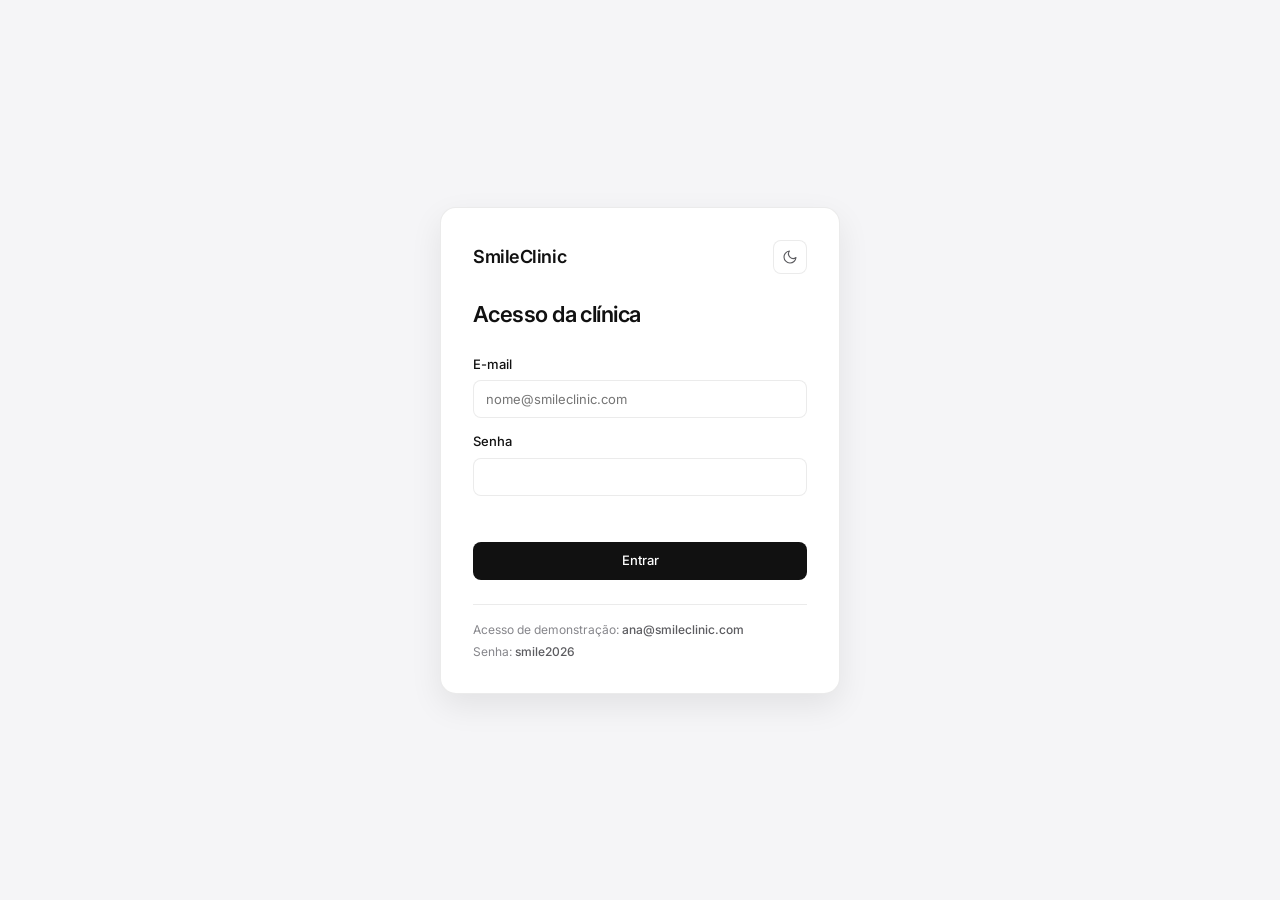
==== Front-End/painel/agenda.html @ 98909515 "feat(frontend): implementa painel interno com modo noturno, agenda, prontuario, financeiro e dashboa" ====
<!DOCTYPE html>
<html lang="pt-BR">
  <head>
    <meta charset="UTF-8" />
    <meta name="viewport" content="width=device-width, initial-scale=1.0" />
    <title>Agenda - SmileClinic</title>
    <script src="theme.js"></script>
    <link rel="preconnect" href="https://fonts.googleapis.com" />
    <link rel="preconnect" href="https://fonts.gstatic.com" crossorigin />
    <link
      href="https://fonts.googleapis.com/css2?family=Inter:wght@400;500;600&display=swap"
      rel="stylesheet"
    />
    <link rel="stylesheet" href="painel.css" />
  </head>
  <body data-pagina="agenda">
    <div class="app-shell">
      <div id="sidebar-slot"></div>

      <main class="conteudo">
        <header class="page-header">
          <div class="page-header-titulo">
            <h1>Agenda da recepção</h1>
          </div>
          <div class="page-acoes">
            <button type="button" id="btn-solicitacoes" class="btn btn-secundario">
              <span>Pré-agendamentos</span>
              <span id="badge-solicitacoes" class="nav-badge oculto">0</span>
            </button>
            <button type="button" id="btn-novo-agendamento" class="btn btn-primario">
              + Novo agendamento
            </button>
          </div>
        </header>

        <section class="barra-filtros" aria-label="Filtros da agenda">
          <div class="controle-data">
            <button
              type="button"
              id="btn-dia-anterior"
              class="icon-btn"
              aria-label="Dia anterior"
            >
              <svg viewBox="0 0 24 24" aria-hidden="true">
                <polyline points="15 18 9 12 15 6" />
              </svg>
            </button>
            <input
              type="date"
              id="filtro-data"
              class="input tabular"
              aria-label="Data da agenda"
            />
            <button
              type="button"
              id="btn-dia-seguinte"
              class="icon-btn"
              aria-label="Próximo dia"
            >
              <svg viewBox="0 0 24 24" aria-hidden="true">
                <polyline points="9 18 15 12 9 6" />
              </svg>
            </button>
            <button type="button" id="btn-hoje" class="btn btn-secundario btn-sm">
              Hoje
            </button>
          </div>

          <select
            id="filtro-dentista"
            class="select"
            aria-label="Filtrar por profissional"
          ></select>

          <select
            id="filtro-status"
            class="select"
            aria-label="Filtrar por status"
          ></select>

          <div class="campo-busca">
            <svg viewBox="0 0 24 24" aria-hidden="true">
              <circle cx="11" cy="11" r="8" />
              <line x1="21" y1="21" x2="16.65" y2="16.65" />
            </svg>
            <input
              type="search"
              id="filtro-busca"
              class="input"
              placeholder="Buscar paciente por nome ou CPF"
              aria-label="Buscar paciente por nome ou CPF"
            />
          </div>
        </section>

        <section class="kpi-grid" aria-label="Resumo do dia">
          <button type="button" class="kpi-card" data-kpi-status="">
            <span id="kpi-total" class="kpi-valor">0</span>
            <span class="kpi-rotulo">Agendamentos do dia</span>
          </button>
          <button type="button" class="kpi-card" data-kpi-status="confirmada">
            <span id="kpi-confirmados" class="kpi-valor">0</span>
            <span class="kpi-rotulo">Confirmados</span>
          </button>
          <button type="button" class="kpi-card" data-kpi-status="na_recepcao">
            <span id="kpi-recepcao" class="kpi-valor">0</span>
            <span class="kpi-rotulo">Na recepção</span>
          </button>
          <button type="button" class="kpi-card" data-kpi-status="em_atendimento">
            <span id="kpi-atendimento" class="kpi-valor">0</span>
            <span class="kpi-rotulo">Em atendimento</span>
          </button>
        </section>

        <section class="card" aria-labelledby="titulo-agendados">
          <div class="card-topo">
            <div>
              <h2 id="titulo-agendados">Pacientes agendados</h2>
              <p id="agenda-data-extenso" class="card-meta"></p>
            </div>
            <div id="seg-visao" class="segmented" role="tablist" aria-label="Modo de visualização">
              <div class="segmented-thumb" aria-hidden="true"></div>
              <button type="button" role="tab" data-visao="lista" aria-selected="true">
                Lista
              </button>
              <button type="button" role="tab" data-visao="dia" aria-selected="false">
                Dia
              </button>
              <button type="button" role="tab" data-visao="semana" aria-selected="false">
                Semana
              </button>
            </div>
          </div>

          <div id="visao-lista">
            <div class="tabela-wrap">
              <table>
                <thead>
                  <tr>
                    <th>Horário</th>
                    <th>Paciente</th>
                    <th>Procedimento</th>
                    <th>Profissional</th>
                    <th>Status</th>
                    <th class="td-acoes">Ações</th>
                  </tr>
                </thead>
                <tbody id="lista-consultas"></tbody>
              </table>
            </div>
            <div id="paginacao-agenda" class="paginacao"></div>
          </div>

          <div id="visao-dia" class="oculto"></div>
          <div id="visao-semana" class="oculto"></div>
        </section>
      </main>
    </div>

    <!-- Modal: Novo Agendamento -->
    <div id="modal-consulta" class="modal-backdrop" aria-hidden="true" role="dialog" aria-modal="true" aria-labelledby="titulo-modal-consulta">
      <div class="modal-sheet">
        <div class="modal-topo">
          <h2 id="titulo-modal-consulta">Novo agendamento</h2>
          <button type="button" class="icon-btn" data-fechar-modal aria-label="Fechar">
            <svg viewBox="0 0 24 24" aria-hidden="true">
              <line x1="18" y1="6" x2="6" y2="18" />
              <line x1="6" y1="6" x2="18" y2="18" />
            </svg>
          </button>
        </div>
        <form id="form-consulta" class="form-grid">
          <div class="campo">
            <label for="c-paciente">Paciente</label>
            <select id="c-paciente" name="paciente_id" class="select" required></select>
          </div>
          <div class="campo">
            <label for="c-dentista">Profissional</label>
            <select id="c-dentista" name="dentista_id" class="select" required></select>
          </div>
          <div class="form-row">
            <div class="campo">
              <label for="c-data">Data</label>
              <input id="c-data" name="data" type="date" class="input tabular" required />
            </div>
            <div class="campo">
              <label for="c-hora">Horário</label>
              <input id="c-hora" name="hora" type="time" class="input tabular" step="900" required />
            </div>
          </div>
          <div class="campo">
            <label for="c-proc">Procedimento</label>
            <input
              id="c-proc"
              name="procedimento"
              class="input"
              required
              minlength="2"
              placeholder="Ex.: Avaliação inicial, Restauração · dente 26"
            />
          </div>
          <div class="form-row">
            <div class="campo">
              <label for="c-valor">Valor estimado (R$)</label>
              <input
                id="c-valor"
                name="valor_estimado"
                type="number"
                step="0.01"
                min="0"
                class="input tabular"
                placeholder="0,00"
              />
            </div>
            <div class="campo">
              <label for="c-status">Status inicial</label>
              <select id="c-status" name="status" class="select"></select>
            </div>
          </div>
          <p id="erro-consulta" class="erro-inline" role="alert"></p>
          <div class="form-rodape">
            <button type="button" class="btn btn-secundario" data-fechar-modal>Cancelar</button>
            <button type="submit" class="btn btn-primario">Salvar agendamento</button>
          </div>
        </form>
      </div>
    </div>

    <!-- Modal: Pré-agendamentos (Landing Page) -->
    <div id="modal-solicitacoes" class="modal-backdrop" aria-hidden="true" role="dialog" aria-modal="true" aria-labelledby="titulo-modal-sol">
      <div class="modal-sheet modal-largo">
        <div class="modal-topo">
          <h2 id="titulo-modal-sol">Pré-agendamentos do site</h2>
          <button type="button" class="icon-btn" data-fechar-modal aria-label="Fechar">
            <svg viewBox="0 0 24 24" aria-hidden="true">
              <line x1="18" y1="6" x2="6" y2="18" />
              <line x1="6" y1="6" x2="18" y2="18" />
            </svg>
          </button>
        </div>
        <div class="tabela-wrap" style="margin: 0 -24px">
          <table>
            <thead>
              <tr>
                <th>Nome</th>
                <th>Telefone</th>
                <th>Serviço</th>
                <th>Mensagem</th>
                <th>Status</th>
                <th class="td-acoes">Ações</th>
              </tr>
            </thead>
            <tbody id="lista-solicitacoes"></tbody>
          </table>
        </div>
      </div>
    </div>

    <!-- Modal: Cadastro rápido de paciente a partir de pré-agendamento -->
    <div id="modal-paciente-rapido" class="modal-backdrop" aria-hidden="true" role="dialog" aria-modal="true" aria-labelledby="titulo-modal-pac-rapido">
      <div class="modal-sheet">
        <div class="modal-topo">
          <h2 id="titulo-modal-pac-rapido">Completar cadastro do paciente</h2>
          <button type="button" class="icon-btn" data-fechar-modal aria-label="Fechar">
            <svg viewBox="0 0 24 24" aria-hidden="true">
              <line x1="18" y1="6" x2="6" y2="18" />
              <line x1="6" y1="6" x2="18" y2="18" />
            </svg>
          </button>
        </div>
        <form id="form-paciente-rapido" class="form-grid">
          <div class="campo">
            <label for="pr-nome">Nome completo</label>
            <input id="pr-nome" name="nome" class="input" required minlength="3" />
          </div>
          <div class="form-row">
            <div class="campo">
              <label for="pr-cpf">CPF</label>
              <input id="pr-cpf" name="cpf" class="input tabular" required inputmode="numeric" placeholder="000.000.000-00" />
            </div>
            <div class="campo">
              <label for="pr-tel">Telefone</label>
              <input id="pr-tel" name="telefone" class="input tabular" required inputmode="tel" placeholder="(11) 99999-9999" />
            </div>
          </div>
          <div class="campo">
            <label for="pr-end">Endereço</label>
            <input id="pr-end" name="endereco" class="input" required minlength="5" />
          </div>
          <div class="campo">
            <label for="pr-anam">Observação / Anamnese</label>
            <textarea id="pr-anam" name="anamnese" class="textarea"></textarea>
          </div>
          <p id="erro-paciente-rapido" class="erro-inline" role="alert"></p>
          <div class="form-rodape">
            <button type="button" class="btn btn-secundario" data-fechar-modal>Cancelar</button>
            <button type="submit" class="btn btn-primario">Cadastrar e agendar</button>
          </div>
        </form>
      </div>
    </div>

    <!-- Modal: Faturar atendimento concluído -->
    <div id="modal-faturar" class="modal-backdrop" aria-hidden="true" role="dialog" aria-modal="true" aria-labelledby="titulo-modal-faturar">
      <div class="modal-sheet">
        <div class="modal-topo">
          <h2 id="titulo-modal-faturar">Faturar atendimento</h2>
          <button type="button" class="icon-btn" data-fechar-modal aria-label="Fechar">
            <svg viewBox="0 0 24 24" aria-hidden="true">
              <line x1="18" y1="6" x2="6" y2="18" />
              <line x1="6" y1="6" x2="18" y2="18" />
            </svg>
          </button>
        </div>
        <form id="form-faturar" class="form-grid">
          <input type="hidden" name="consulta_id" />
          <p id="faturar-resumo" class="td-secundario"></p>
          <div class="form-row">
            <div class="campo">
              <label for="fat-valor">Valor (R$)</label>
              <input id="fat-valor" name="valor" type="number" step="0.01" min="0.01" class="input tabular" required />
            </div>
            <div class="campo">
              <label for="fat-status">Situação</label>
              <select id="fat-status" name="status" class="select">
                <option value="pago">Pago</option>
                <option value="pendente">Pendente</option>
              </select>
            </div>
          </div>
          <div class="form-row">
            <div class="campo">
              <label for="fat-forma">Forma de pagamento</label>
              <select id="fat-forma" name="forma_pagamento" class="select">
                <option value="PIX">PIX</option>
                <option value="Cartão de crédito">Cartão de crédito</option>
                <option value="Débito">Débito</option>
                <option value="Dinheiro">Dinheiro</option>
              </select>
            </div>
            <div class="campo">
              <label for="fat-cat">Categoria</label>
              <input id="fat-cat" name="categoria" class="input" value="Consultas" required minlength="2" />
            </div>
          </div>
          <p id="erro-faturar" class="erro-inline" role="alert"></p>
          <div class="form-rodape">
            <button type="button" class="btn btn-secundario" data-fechar-modal>Agora não</button>
            <button type="submit" class="btn btn-primario">Registrar no financeiro</button>
          </div>
        </form>
      </div>
    </div>

    <script src="core.js"></script>
    <script src="painel.js"></script>
  </body>
</html>
---- Front-End/painel/painel.css ----
/* SmileClinic — Sistema Interno
   Identidade monocromática inspirada em iOS (Light & Dark), escala 4px, pesos 400–600, motion 60fps. */

:root {
  --bg-canvas: #f5f5f7;
  --bg-surface: #ffffff;
  --bg-subtle: #f2f2f4;
  --bg-elevated: rgba(255, 255, 255, 0.84);
  --bg-hover: rgba(0, 0, 0, 0.04);
  --bg-active: rgba(0, 0, 0, 0.07);
  --bg-backdrop: rgba(10, 10, 12, 0.36);

  --text-primary: #111111;
  --text-secondary: #5c5c60;
  --text-tertiary: #86868b;

  --border: rgba(0, 0, 0, 0.08);
  --border-strong: rgba(0, 0, 0, 0.16);

  --accent: #111111;
  --accent-hover: #262629;
  --accent-fg: #ffffff;

  /* Estados semânticos com contraste >= 4.5:1 */
  --st-atendimento-bg: #111111;
  --st-atendimento-fg: #ffffff;
  --st-recepcao-bg: #fff4e5;
  --st-recepcao-fg: #92400e;
  --st-confirmada-bg: #eaf6ee;
  --st-confirmada-fg: #166534;
  --st-agendada-bg: #efeff2;
  --st-agendada-fg: #3a3a3c;
  --st-realizada-bg: #eef4ff;
  --st-realizada-fg: #1d4ed8;
  --st-alerta-bg: #fdecec;
  --st-alerta-fg: #b91c1c;

  --shadow-sm: 0 1px 2px rgba(0, 0, 0, 0.05);
  --shadow-float: 0 12px 32px rgba(0, 0, 0, 0.08);
  --shadow-sheet: 0 24px 64px rgba(0, 0, 0, 0.16);

  --radius-sm: 8px;
  --radius-md: 12px;
  --radius-lg: 16px;
  --radius-pill: 999px;

  --sidebar-w: 224px;
  --ease-ios: cubic-bezier(0.22, 1, 0.36, 1);
  --dur-fast: 140ms;
  --dur-med: 200ms;
  --dur-slow: 320ms;

  --font-sans: "Inter", -apple-system, BlinkMacSystemFont, "SF Pro Text", "SF Pro Display", system-ui, sans-serif;
  color-scheme: light;
}

[data-theme="dark"] {
  --bg-canvas: #09090b;
  --bg-surface: #121215;
  --bg-subtle: #1c1c20;
  --bg-elevated: rgba(18, 18, 21, 0.84);
  --bg-hover: rgba(255, 255, 255, 0.06);
  --bg-active: rgba(255, 255, 255, 0.1);
  --bg-backdrop: rgba(0, 0, 0, 0.64);

  --text-primary: #f5f5f7;
  --text-secondary: #a1a1a6;
  --text-tertiary: #6e6e73;

  --border: rgba(255, 255, 255, 0.09);
  --border-strong: rgba(255, 255, 255, 0.18);

  --accent: #f5f5f7;
  --accent-hover: #e2e2e7;
  --accent-fg: #09090b;

  --st-atendimento-bg: #f5f5f7;
  --st-atendimento-fg: #09090b;
  --st-recepcao-bg: rgba(245, 158, 11, 0.16);
  --st-recepcao-fg: #fbbf24;
  --st-confirmada-bg: rgba(34, 197, 94, 0.16);
  --st-confirmada-fg: #4ade80;
  --st-agendada-bg: #232328;
  --st-agendada-fg: #d4d4d8;
  --st-realizada-bg: rgba(59, 130, 246, 0.18);
  --st-realizada-fg: #93c5fd;
  --st-alerta-bg: rgba(239, 68, 68, 0.18);
  --st-alerta-fg: #fca5a5;

  --shadow-sm: 0 1px 2px rgba(0, 0, 0, 0.32);
  --shadow-float: 0 12px 32px rgba(0, 0, 0, 0.42);
  --shadow-sheet: 0 24px 64px rgba(0, 0, 0, 0.65);

  color-scheme: dark;
}

*,
*::before,
*::after {
  box-sizing: border-box;
  margin: 0;
  padding: 0;
}

html {
  -webkit-font-smoothing: antialiased;
  -moz-osx-font-smoothing: grayscale;
  text-rendering: optimizeLegibility;
}

body {
  font-family: var(--font-sans);
  font-size: 14px;
  font-weight: 400;
  line-height: 1.5;
  color: var(--text-primary);
  background: var(--bg-canvas);
  min-height: 100vh;
  transition: background-color var(--dur-med) var(--ease-ios), color var(--dur-med) var(--ease-ios);
}

a {
  color: inherit;
  text-decoration: none;
}

button,
input,
select,
textarea {
  font: inherit;
  color: inherit;
}

button {
  cursor: pointer;
}

:focus-visible {
  outline: 2px solid var(--accent);
  outline-offset: 2px;
}

.tabular {
  font-variant-numeric: tabular-nums;
}

.sr-only {
  position: absolute;
  width: 1px;
  height: 1px;
  overflow: hidden;
  clip-path: inset(50%);
  white-space: nowrap;
}

.oculto {
  display: none !important;
}

/* ---------- Shell principal ---------- */

.app-shell {
  display: grid;
  grid-template-columns: var(--sidebar-w) minmax(0, 1fr);
  min-height: 100vh;
}

.sidebar {
  position: sticky;
  top: 0;
  height: 100vh;
  display: flex;
  flex-direction: column;
  background: var(--bg-surface);
  border-right: 1px solid var(--border);
  padding: 20px 12px 16px;
  z-index: 30;
  transition: background-color var(--dur-med) var(--ease-ios), border-color var(--dur-med) var(--ease-ios), transform var(--dur-slow) var(--ease-ios);
}

.sidebar-marca {
  display: flex;
  flex-direction: column;
  gap: 2px;
  padding: 4px 12px 16px;
  margin-bottom: 8px;
  border-bottom: 1px solid var(--border);
}

.sidebar-marca strong {
  font-size: 16px;
  font-weight: 600;
  letter-spacing: -0.02em;
  color: var(--text-primary);
}

.sidebar-marca span {
  font-size: 12px;
  color: var(--text-tertiary);
}

.nav-lista {
  list-style: none;
  display: flex;
  flex-direction: column;
  gap: 2px;
}

.nav-link {
  display: flex;
  align-items: center;
  justify-content: space-between;
  gap: 8px;
  padding: 10px 12px;
  border-radius: var(--radius-sm);
  font-size: 14px;
  font-weight: 400;
  color: var(--text-secondary);
  transition: background-color var(--dur-fast) var(--ease-ios), color var(--dur-fast) var(--ease-ios), transform var(--dur-fast) var(--ease-ios);
}

.nav-link:hover {
  background: var(--bg-hover);
  color: var(--text-primary);
}

.nav-link:active {
  transform: scale(0.98);
}

.nav-link[aria-current="page"] {
  background: var(--bg-subtle);
  color: var(--text-primary);
  font-weight: 500;
}

.nav-badge {
  font-size: 11px;
  font-weight: 600;
  font-variant-numeric: tabular-nums;
  padding: 2px 6px;
  border-radius: var(--radius-pill);
  background: var(--accent);
  color: var(--accent-fg);
}

.sidebar-rodape {
  margin-top: auto;
  display: flex;
  flex-direction: column;
  gap: 8px;
  padding-top: 12px;
  border-top: 1px solid var(--border);
}

.sidebar-acoes {
  display: flex;
  align-items: center;
  justify-content: space-between;
  gap: 8px;
  padding: 8px 12px 4px;
}

.usuario-info {
  min-width: 0;
  display: flex;
  flex-direction: column;
  gap: 2px;
}

.usuario-info strong {
  font-size: 13px;
  font-weight: 500;
  color: var(--text-primary);
  white-space: nowrap;
  overflow: hidden;
  text-overflow: ellipsis;
}

.usuario-info small {
  font-size: 11px;
  color: var(--text-tertiary);
  white-space: nowrap;
  overflow: hidden;
  text-overflow: ellipsis;
}

.icon-btn {
  display: inline-flex;
  align-items: center;
  justify-content: center;
  width: 34px;
  height: 34px;
  border-radius: var(--radius-sm);
  border: 1px solid var(--border);
  background: var(--bg-surface);
  color: var(--text-secondary);
  flex-shrink: 0;
  transition: background-color var(--dur-fast) var(--ease-ios), color var(--dur-fast) var(--ease-ios), border-color var(--dur-fast) var(--ease-ios), transform var(--dur-fast) var(--ease-ios);
}

.icon-btn:hover {
  background: var(--bg-hover);
  color: var(--text-primary);
  border-color: var(--border-strong);
}

.icon-btn:active {
  transform: scale(0.95);
}

.icon-btn svg {
  width: 16px;
  height: 16px;
  stroke: currentColor;
  fill: none;
  stroke-width: 1.7;
  stroke-linecap: round;
  stroke-linejoin: round;
}

/* Barra mobile/tablet */

.topbar-mobile {
  display: none;
  position: sticky;
  top: 0;
  z-index: 25;
  height: 56px;
  padding: 0 16px;
  align-items: center;
  justify-content: space-between;
  background: var(--bg-elevated);
  backdrop-filter: blur(18px);
  -webkit-backdrop-filter: blur(18px);
  border-bottom: 1px solid var(--border);
}

.topbar-mobile strong {
  font-size: 15px;
  font-weight: 600;
  letter-spacing: -0.02em;
}

.sidebar-scrim {
  display: none;
  position: fixed;
  inset: 0;
  background: var(--bg-backdrop);
  backdrop-filter: blur(6px);
  -webkit-backdrop-filter: blur(6px);
  z-index: 28;
  opacity: 0;
  pointer-events: none;
  transition: opacity var(--dur-med) var(--ease-ios);
}

.sidebar-scrim.ativo {
  opacity: 1;
  pointer-events: auto;
}

/* ---------- Área de conteúdo ---------- */

.conteudo {
  padding: 32px 32px 48px;
  max-width: 1260px;
  width: 100%;
  margin: 0 auto;
  display: flex;
  flex-direction: column;
  gap: 20px;
  animation: entradaSuave var(--dur-slow) var(--ease-ios) both;
}

@keyframes entradaSuave {
  from {
    opacity: 0;
    transform: translateY(6px);
  }
  to {
    opacity: 1;
    transform: translateY(0);
  }
}

.page-header {
  display: flex;
  align-items: center;
  justify-content: space-between;
  gap: 16px;
  flex-wrap: wrap;
}

.page-header-titulo {
  display: flex;
  flex-direction: column;
  gap: 4px;
}

.page-header h1 {
  font-size: 26px;
  font-weight: 600;
  letter-spacing: -0.03em;
  line-height: 1.2;
  color: var(--text-primary);
}

.breadcrumb {
  font-size: 13px;
  color: var(--text-secondary);
}

.page-acoes {
  display: flex;
  align-items: center;
  gap: 8px;
  flex-wrap: wrap;
}

/* ---------- Botões ---------- */

.btn {
  display: inline-flex;
  align-items: center;
  justify-content: center;
  gap: 6px;
  height: 38px;
  padding: 0 16px;
  border-radius: var(--radius-sm);
  border: 1px solid transparent;
  font-size: 13px;
  font-weight: 500;
  white-space: nowrap;
  transition: background-color var(--dur-fast) var(--ease-ios), color var(--dur-fast) var(--ease-ios), border-color var(--dur-fast) var(--ease-ios), transform var(--dur-fast) var(--ease-ios), opacity var(--dur-fast) var(--ease-ios);
}

.btn:active {
  transform: scale(0.975);
}

.btn:disabled {
  opacity: 0.45;
  cursor: not-allowed;
  transform: none;
}

.btn svg {
  width: 15px;
  height: 15px;
  stroke: currentColor;
  fill: none;
  stroke-width: 1.8;
  stroke-linecap: round;
  stroke-linejoin: round;
}

.btn-primario {
  background: var(--accent);
  color: var(--accent-fg);
}

.btn-primario:hover:not(:disabled) {
  background: var(--accent-hover);
}

.btn-secundario {
  background: var(--bg-surface);
  color: var(--text-primary);
  border-color: var(--border);
  box-shadow: var(--shadow-sm);
}

.btn-secundario:hover:not(:disabled) {
  background: var(--bg-subtle);
  border-color: var(--border-strong);
}

.btn-fantasma {
  background: transparent;
  color: var(--text-secondary);
  height: 32px;
  padding: 0 10px;
}

.btn-fantasma:hover:not(:disabled) {
  background: var(--bg-hover);
  color: var(--text-primary);
}

.btn-perigo {
  background: transparent;
  color: var(--st-alerta-fg);
  height: 32px;
  padding: 0 10px;
}

.btn-perigo:hover:not(:disabled) {
  background: var(--st-alerta-bg);
}

.btn-sm {
  height: 32px;
  padding: 0 12px;
  font-size: 12px;
}

/* ---------- Cartões e barras ---------- */

.card {
  background: var(--bg-surface);
  border: 1px solid var(--border);
  border-radius: var(--radius-md);
  padding: 20px;
  box-shadow: var(--shadow-sm);
  transition: background-color var(--dur-med) var(--ease-ios), border-color var(--dur-med) var(--ease-ios);
}

.card-topo {
  display: flex;
  align-items: center;
  justify-content: space-between;
  gap: 12px;
  flex-wrap: wrap;
  margin-bottom: 16px;
}

.card-topo h2 {
  font-size: 16px;
  font-weight: 600;
  letter-spacing: -0.015em;
  color: var(--text-primary);
}

.card-meta {
  font-size: 13px;
  color: var(--text-secondary);
  margin-top: 2px;
}

.barra-filtros {
  display: flex;
  align-items: center;
  gap: 12px;
  flex-wrap: wrap;
  background: var(--bg-surface);
  border: 1px solid var(--border);
  border-radius: var(--radius-md);
  padding: 12px 16px;
  box-shadow: var(--shadow-sm);
}

.campo-busca {
  position: relative;
  flex: 1;
  min-width: 220px;
}

.campo-busca svg {
  position: absolute;
  left: 12px;
  top: 50%;
  transform: translateY(-50%);
  width: 15px;
  height: 15px;
  stroke: var(--text-tertiary);
  fill: none;
  stroke-width: 1.8;
  pointer-events: none;
}

.campo-busca input {
  width: 100%;
  padding-left: 36px;
}

.controle-data {
  display: inline-flex;
  align-items: center;
  gap: 4px;
}

.input,
.select,
.textarea {
  height: 38px;
  padding: 0 12px;
  border-radius: var(--radius-sm);
  border: 1px solid var(--border);
  background: var(--bg-surface);
  color: var(--text-primary);
  font-size: 13px;
  transition: border-color var(--dur-fast) var(--ease-ios), background-color var(--dur-fast) var(--ease-ios);
}

.input:hover,
.select:hover,
.textarea:hover {
  border-color: var(--border-strong);
}

.input:focus,
.select:focus,
.textarea:focus {
  outline: none;
  border-color: var(--accent);
}

.textarea {
  height: auto;
  min-height: 84px;
  padding: 10px 12px;
  resize: vertical;
  line-height: 1.5;
}

/* ---------- KPIs ---------- */

.kpi-grid {
  display: grid;
  grid-template-columns: repeat(4, minmax(0, 1fr));
  gap: 16px;
}

.kpi-card {
  background: var(--bg-surface);
  border: 1px solid var(--border);
  border-radius: var(--radius-md);
  padding: 16px 20px;
  display: flex;
  flex-direction: column;
  gap: 6px;
  text-align: left;
  box-shadow: var(--shadow-sm);
  transition: border-color var(--dur-fast) var(--ease-ios), background-color var(--dur-fast) var(--ease-ios), transform var(--dur-fast) var(--ease-ios);
}

button.kpi-card:hover {
  border-color: var(--border-strong);
}

button.kpi-card:active {
  transform: scale(0.985);
}

button.kpi-card.ativo {
  border-color: var(--accent);
}

.kpi-rotulo {
  font-size: 13px;
  font-weight: 500;
  color: var(--text-secondary);
}

.kpi-valor {
  font-size: 28px;
  font-weight: 600;
  letter-spacing: -0.03em;
  line-height: 1.15;
  color: var(--text-primary);
  font-variant-numeric: tabular-nums;
}

.kpi-detalhe {
  font-size: 12px;
  color: var(--text-tertiary);
  font-variant-numeric: tabular-nums;
}

.kpi-detalhe.positivo {
  color: var(--st-confirmada-fg);
}

.kpi-detalhe.negativo {
  color: var(--st-alerta-fg);
}

/* ---------- Segmented control e Abas (60fps GPU sliding thumb) ---------- */

.segmented {
  position: relative;
  display: inline-flex;
  align-items: center;
  padding: 4px;
  border-radius: 10px;
  background: var(--bg-subtle);
  border: 1px solid var(--border);
}

.segmented-thumb {
  position: absolute;
  top: 4px;
  left: 0;
  height: calc(100% - 8px);
  border-radius: 6px;
  background: var(--bg-surface);
  box-shadow: var(--shadow-sm);
  pointer-events: none;
  will-change: transform, width;
  transition: transform var(--dur-med) var(--ease-ios), width var(--dur-med) var(--ease-ios);
}

.segmented button {
  position: relative;
  z-index: 1;
  border: 0;
  background: transparent;
  padding: 6px 14px;
  font-size: 13px;
  font-weight: 500;
  color: var(--text-secondary);
  border-radius: 7px;
  transition: color var(--dur-fast) var(--ease-ios);
}

.segmented button[aria-selected="true"],
.segmented button.ativo {
  color: var(--text-primary);
}

.tabs-bar {
  position: relative;
  display: flex;
  align-items: center;
  gap: 24px;
  border-bottom: 1px solid var(--border);
  padding: 0 4px;
  overflow-x: auto;
}

.tabs-indicator {
  position: absolute;
  bottom: -1px;
  left: 0;
  height: 2px;
  border-radius: 2px;
  background: var(--accent);
  pointer-events: none;
  will-change: transform, width;
  transition: transform var(--dur-med) var(--ease-ios), width var(--dur-med) var(--ease-ios);
}

.tab-btn {
  border: 0;
  background: transparent;
  padding: 12px 2px;
  font-size: 14px;
  font-weight: 400;
  color: var(--text-secondary);
  white-space: nowrap;
  transition: color var(--dur-fast) var(--ease-ios);
}

.tab-btn:hover {
  color: var(--text-primary);
}

.tab-btn[aria-selected="true"] {
  color: var(--text-primary);
  font-weight: 500;
}

.tab-painel {
  animation: entradaSuave var(--dur-med) var(--ease-ios) both;
}

/* ---------- Tabelas ---------- */

.tabela-wrap {
  overflow-x: auto;
  margin: 0 -20px;
}

table {
  width: 100%;
  border-collapse: collapse;
  font-size: 13px;
}

th {
  text-align: left;
  font-size: 12px;
  font-weight: 500;
  color: var(--text-tertiary);
  padding: 10px 20px;
  border-bottom: 1px solid var(--border);
  white-space: nowrap;
}

td {
  padding: 14px 20px;
  border-bottom: 1px solid var(--border);
  color: var(--text-primary);
  vertical-align: middle;
}

tbody tr {
  transition: background-color var(--dur-fast) var(--ease-ios);
}

tbody tr:hover {
  background: var(--bg-hover);
}

tbody tr:last-child td {
  border-bottom: 0;
}

.td-forte {
  font-weight: 500;
}

.td-secundario {
  color: var(--text-secondary);
}

.td-acoes {
  text-align: right;
  white-space: nowrap;
}

.celula-vazia {
  text-align: center;
  color: var(--text-tertiary);
  padding: 32px 20px !important;
}

.paginacao {
  display: flex;
  align-items: center;
  justify-content: space-between;
  gap: 12px;
  padding-top: 16px;
  margin-top: 4px;
  border-top: 1px solid var(--border);
  font-size: 13px;
  color: var(--text-secondary);
}

.paginacao-controles {
  display: flex;
  align-items: center;
  gap: 4px;
}

.pag-btn {
  min-width: 32px;
  height: 32px;
  padding: 0 10px;
  border-radius: var(--radius-sm);
  border: 1px solid transparent;
  background: transparent;
  color: var(--text-secondary);
  font-size: 13px;
  font-weight: 500;
  font-variant-numeric: tabular-nums;
  transition: background-color var(--dur-fast) var(--ease-ios), color var(--dur-fast) var(--ease-ios);
}

.pag-btn:hover:not(:disabled) {
  background: var(--bg-hover);
  color: var(--text-primary);
}

.pag-btn.ativo {
  background: var(--accent);
  color: var(--accent-fg);
}

.pag-btn:disabled {
  opacity: 0.35;
  cursor: not-allowed;
}

/* ---------- Pills e Status ---------- */

.status-select {
  appearance: none;
  height: 28px;
  padding: 0 26px 0 10px;
  border-radius: var(--radius-pill);
  border: 1px solid transparent;
  font-size: 12px;
  font-weight: 500;
  cursor: pointer;
  background-repeat: no-repeat;
  background-position: right 9px center;
  background-size: 10px;
  background-image: url("data:image/svg+xml,%3Csvg xmlns='http://www.w3.org/2000/svg' viewBox='0 0 12 12' fill='none' stroke='%236e6e73' stroke-width='1.8' stroke-linecap='round' stroke-linejoin='round'%3E%3Cpath d='M3 4.5l3 3 3-3'/%3E%3C/svg%3E");
  transition: opacity var(--dur-fast) var(--ease-ios), transform var(--dur-fast) var(--ease-ios);
}

.status-select:active {
  transform: scale(0.97);
}

.status-pill {
  display: inline-flex;
  align-items: center;
  height: 26px;
  padding: 0 10px;
  border-radius: var(--radius-pill);
  font-size: 12px;
  font-weight: 500;
  white-space: nowrap;
}

.st-em_atendimento {
  background: var(--st-atendimento-bg);
  color: var(--st-atendimento-fg);
}

.st-na_recepcao,
.st-pendente,
.st-rascunho,
.st-em_andamento {
  background: var(--st-recepcao-bg);
  color: var(--st-recepcao-fg);
}

.st-confirmada,
.st-pago,
.st-assinado,
.st-concluido,
.st-agendado {
  background: var(--st-confirmada-bg);
  color: var(--st-confirmada-fg);
}

.st-agendada,
.st-planejado,
.st-contatado,
.st-arquivado {
  background: var(--st-agendada-bg);
  color: var(--st-agendada-fg);
}

.st-realizada {
  background: var(--st-realizada-bg);
  color: var(--st-realizada-fg);
}

.st-falta,
.st-cancelada,
.st-cancelado {
  background: var(--st-alerta-bg);
  color: var(--st-alerta-fg);
}

/* ---------- Visualização Dia (Timeline da Agenda) ---------- */

.timeline-dia {
  display: flex;
  flex-direction: column;
  gap: 8px;
}

.timeline-faixa {
  display: grid;
  grid-template-columns: 64px minmax(0, 1fr);
  gap: 16px;
  align-items: start;
  padding: 10px 0;
  border-bottom: 1px solid var(--border);
}

.timeline-faixa:last-child {
  border-bottom: 0;
}

.timeline-hora {
  font-size: 12px;
  font-weight: 500;
  color: var(--text-tertiary);
  padding-top: 8px;
  font-variant-numeric: tabular-nums;
}

.timeline-itens {
  display: flex;
  flex-wrap: wrap;
  gap: 8px;
}

.timeline-item {
  flex: 1;
  min-width: 240px;
  display: flex;
  align-items: center;
  justify-content: space-between;
  gap: 12px;
  padding: 12px 16px;
  border-radius: var(--radius-sm);
  background: var(--bg-subtle);
  border: 1px solid var(--border);
}

.timeline-item-info {
  display: flex;
  flex-direction: column;
  gap: 2px;
}

.timeline-item-info strong {
  font-size: 13px;
  font-weight: 600;
}

.timeline-item-info span {
  font-size: 12px;
  color: var(--text-secondary);
}

/* ---------- Visualização Semana (Agenda) ---------- */

.semana-grid {
  display: grid;
  grid-template-columns: repeat(6, minmax(0, 1fr));
  gap: 12px;
}

.semana-col {
  display: flex;
  flex-direction: column;
  gap: 8px;
  min-height: 280px;
  padding: 12px;
  border-radius: var(--radius-sm);
  background: var(--bg-subtle);
  border: 1px solid var(--border);
}

.semana-col.hoje {
  border-color: var(--accent);
}

.semana-col-topo {
  display: flex;
  align-items: center;
  justify-content: space-between;
  padding-bottom: 8px;
  border-bottom: 1px solid var(--border);
  font-size: 12px;
  font-weight: 600;
  color: var(--text-primary);
  font-variant-numeric: tabular-nums;
}

.semana-col-topo span {
  font-weight: 400;
  color: var(--text-tertiary);
}

.semana-card {
  display: flex;
  flex-direction: column;
  gap: 4px;
  padding: 10px;
  border-radius: var(--radius-sm);
  background: var(--bg-surface);
  border: 1px solid var(--border);
  transition: border-color var(--dur-fast) var(--ease-ios);
}

.semana-card:hover {
  border-color: var(--border-strong);
}

.semana-card-hora {
  display: flex;
  align-items: center;
  justify-content: space-between;
  font-size: 11px;
  font-weight: 600;
  color: var(--text-secondary);
  font-variant-numeric: tabular-nums;
}

.semana-card strong {
  font-size: 13px;
  font-weight: 500;
  color: var(--text-primary);
}

.semana-card small {
  font-size: 11px;
  color: var(--text-tertiary);
}

/* ---------- Gráfico minimalista (6 meses, unslop U12–U16) ---------- */

.chart-wrap {
  width: 100%;
  overflow-x: auto;
}

.chart-svg {
  width: 100%;
  min-width: 480px;
  height: 220px;
  display: block;
}

.chart-gridline {
  stroke: var(--border);
  stroke-width: 1;
}

.chart-axis-text {
  fill: var(--text-tertiary);
  font-size: 11px;
  font-family: var(--font-sans);
  font-variant-numeric: tabular-nums;
}

.chart-value-text {
  fill: var(--text-primary);
  font-size: 11px;
  font-weight: 500;
  font-family: var(--font-sans);
  font-variant-numeric: tabular-nums;
}

.chart-bar-rec {
  fill: var(--accent);
  transition: opacity var(--dur-fast) var(--ease-ios);
}

.chart-bar-desp {
  fill: var(--border-strong);
  transition: opacity var(--dur-fast) var(--ease-ios);
}

.chart-series-diretas {
  display: flex;
  align-items: center;
  gap: 16px;
  font-size: 12px;
  font-weight: 500;
  color: var(--text-secondary);
}

.chart-amostra {
  display: inline-flex;
  align-items: center;
  gap: 6px;
}

.chart-sw {
  width: 10px;
  height: 10px;
  border-radius: 2px;
}

.chart-sw-rec {
  background: var(--accent);
}

.chart-sw-desp {
  background: var(--border-strong);
}

/* ---------- Prontuário Eletrônico ---------- */

.paciente-banner {
  display: flex;
  align-items: center;
  justify-content: space-between;
  gap: 16px;
  flex-wrap: wrap;
}

.paciente-banner-dados h2 {
  font-size: 20px;
  font-weight: 600;
  letter-spacing: -0.02em;
}

.paciente-banner-dados p {
  margin-top: 4px;
  font-size: 13px;
  color: var(--text-secondary);
  font-variant-numeric: tabular-nums;
}

.paciente-banner-status {
  display: flex;
  flex-direction: column;
  align-items: flex-end;
  gap: 6px;
}

.paciente-banner-status span {
  font-size: 12px;
  color: var(--text-secondary);
  font-variant-numeric: tabular-nums;
}

.grid-prontuario {
  display: grid;
  grid-template-columns: minmax(0, 1fr) 320px;
  gap: 20px;
  align-items: start;
}

.coluna-stack {
  display: flex;
  flex-direction: column;
  gap: 16px;
}

.alerta-item {
  display: flex;
  flex-direction: column;
  gap: 4px;
  padding: 12px 0;
  border-bottom: 1px solid var(--border);
}

.alerta-item:first-child {
  padding-top: 0;
}

.alerta-item:last-child {
  border-bottom: 0;
  padding-bottom: 0;
}

.alerta-item strong {
  font-size: 12px;
  font-weight: 500;
  color: var(--text-secondary);
}

.alerta-item p {
  font-size: 13px;
  color: var(--text-primary);
}

.alerta-item small {
  font-size: 12px;
  color: var(--text-tertiary);
}

.alerta-destaque {
  padding: 12px;
  border-radius: var(--radius-sm);
  background: var(--st-alerta-bg);
  color: var(--st-alerta-fg);
  font-size: 13px;
  font-weight: 500;
}

.historico-lista {
  list-style: none;
  display: flex;
  flex-direction: column;
  gap: 8px;
}

.historico-row {
  display: flex;
  align-items: center;
  justify-content: space-between;
  gap: 12px;
  padding: 12px 14px;
  border-radius: var(--radius-sm);
  background: var(--bg-subtle);
  border: 1px solid transparent;
  width: 100%;
  text-align: left;
  transition: border-color var(--dur-fast) var(--ease-ios), background-color var(--dur-fast) var(--ease-ios);
}

.historico-row:hover {
  border-color: var(--border-strong);
}

.historico-row.ativo {
  border-color: var(--accent);
  background: var(--bg-surface);
}

.historico-data {
  font-size: 12px;
  font-weight: 600;
  font-variant-numeric: tabular-nums;
  white-space: nowrap;
}

.historico-resumo {
  flex: 1;
  font-size: 13px;
  color: var(--text-secondary);
  overflow: hidden;
  text-overflow: ellipsis;
  white-space: nowrap;
}

/* ---------- Odontograma (notação FDI) ---------- */

.odontograma-wrap {
  display: flex;
  flex-direction: column;
  gap: 12px;
  overflow-x: auto;
  padding-bottom: 4px;
}

.arcada-titulo {
  font-size: 12px;
  font-weight: 500;
  color: var(--text-tertiary);
}

.arcada-grid {
  display: grid;
  grid-template-columns: repeat(16, minmax(36px, 1fr));
  gap: 6px;
}

.dente-btn {
  height: 44px;
  border-radius: var(--radius-sm);
  border: 1px solid var(--border);
  background: var(--bg-subtle);
  color: var(--text-primary);
  font-size: 12px;
  font-weight: 500;
  font-variant-numeric: tabular-nums;
  display: flex;
  flex-direction: column;
  align-items: center;
  justify-content: center;
  gap: 4px;
  transition: background-color var(--dur-fast) var(--ease-ios), border-color var(--dur-fast) var(--ease-ios), color var(--dur-fast) var(--ease-ios), transform var(--dur-fast) var(--ease-ios);
}

.dente-btn:hover {
  border-color: var(--border-strong);
}

.dente-btn:active {
  transform: scale(0.95);
}

.dente-btn.tem-registro {
  background: var(--bg-surface);
  border-color: var(--text-secondary);
}

.dente-btn.tem-registro::after {
  content: "";
  width: 5px;
  height: 5px;
  border-radius: 50%;
  background: var(--accent);
}

.dente-btn[aria-pressed="true"] {
  background: var(--accent);
  color: var(--accent-fg);
  border-color: var(--accent);
}

.dente-btn[aria-pressed="true"]::after {
  background: var(--accent-fg);
}

/* ---------- Dashboard ---------- */

.grid-2 {
  display: grid;
  grid-template-columns: repeat(2, minmax(0, 1fr));
  gap: 20px;
}

.linha-metrica {
  display: flex;
  align-items: center;
  justify-content: space-between;
  gap: 12px;
  padding: 14px 0;
  border-bottom: 1px solid var(--border);
}

.linha-metrica:last-of-type {
  border-bottom: 0;
}

.linha-metrica-rotulo {
  font-size: 14px;
  color: var(--text-secondary);
}

.linha-metrica-valor {
  font-size: 16px;
  font-weight: 600;
  font-variant-numeric: tabular-nums;
  color: var(--text-primary);
}

.saldo-destaque {
  display: flex;
  align-items: baseline;
  justify-content: space-between;
  gap: 12px;
  padding-top: 16px;
  margin-top: 8px;
  border-top: 1px solid var(--border-strong);
}

.saldo-destaque span {
  font-size: 14px;
  font-weight: 500;
  color: var(--text-primary);
}

.saldo-destaque strong {
  font-size: 26px;
  font-weight: 600;
  letter-spacing: -0.025em;
  font-variant-numeric: tabular-nums;
}

.barra-track {
  width: 100%;
  height: 6px;
  border-radius: var(--radius-pill);
  background: var(--bg-subtle);
  overflow: hidden;
  margin-top: 6px;
}

.barra-fill {
  height: 100%;
  border-radius: var(--radius-pill);
  background: var(--accent);
  transition: width var(--dur-slow) var(--ease-ios);
}

/* ---------- Formulários ---------- */

.form-grid {
  display: flex;
  flex-direction: column;
  gap: 14px;
}

.form-row {
  display: grid;
  grid-template-columns: repeat(2, minmax(0, 1fr));
  gap: 12px;
}

.campo {
  display: flex;
  flex-direction: column;
  gap: 6px;
}

.campo label {
  font-size: 13px;
  font-weight: 500;
  color: var(--text-primary);
}

.campo .input,
.campo .select,
.campo .textarea {
  width: 100%;
}

.form-rodape {
  display: flex;
  align-items: center;
  justify-content: space-between;
  gap: 12px;
  flex-wrap: wrap;
  padding-top: 8px;
}

.erro-inline {
  font-size: 13px;
  color: var(--st-alerta-fg);
  min-height: 18px;
}

/* ---------- Modais (iOS Sheet) ---------- */

.modal-backdrop {
  position: fixed;
  inset: 0;
  z-index: 60;
  display: flex;
  align-items: center;
  justify-content: center;
  padding: 20px;
  background: var(--bg-backdrop);
  backdrop-filter: blur(14px);
  -webkit-backdrop-filter: blur(14px);
  opacity: 0;
  pointer-events: none;
  transition: opacity var(--dur-med) var(--ease-ios);
}

.modal-backdrop.aberto {
  opacity: 1;
  pointer-events: auto;
}

.modal-sheet {
  width: 100%;
  max-width: 520px;
  max-height: calc(100vh - 40px);
  overflow-y: auto;
  background: var(--bg-surface);
  border: 1px solid var(--border);
  border-radius: var(--radius-lg);
  padding: 24px;
  box-shadow: var(--shadow-sheet);
  transform: translateY(14px) scale(0.98);
  transition: transform var(--dur-slow) var(--ease-ios);
}

.modal-backdrop.aberto .modal-sheet {
  transform: translateY(0) scale(1);
}

.modal-topo {
  display: flex;
  align-items: center;
  justify-content: space-between;
  gap: 12px;
  margin-bottom: 20px;
}

.modal-topo h2 {
  font-size: 18px;
  font-weight: 600;
  letter-spacing: -0.02em;
}

.modal-sheet.modal-largo {
  max-width: 680px;
}

/* ---------- Toast flutuante iOS ---------- */

.toast-pilha {
  position: fixed;
  right: 24px;
  bottom: 24px;
  z-index: 80;
  display: flex;
  flex-direction: column;
  gap: 8px;
  pointer-events: none;
}

.toast {
  padding: 12px 16px;
  border-radius: var(--radius-md);
  background: var(--accent);
  color: var(--accent-fg);
  font-size: 13px;
  font-weight: 500;
  box-shadow: var(--shadow-float);
  transform: translateY(10px);
  opacity: 0;
  transition: transform var(--dur-med) var(--ease-ios), opacity var(--dur-med) var(--ease-ios);
}

.toast.visivel {
  transform: translateY(0);
  opacity: 1;
}

.toast.erro {
  background: var(--st-alerta-fg);
  color: #ffffff;
}

/* ---------- Tela de Login ---------- */

.tela-login {
  display: grid;
  place-items: center;
  min-height: 100vh;
  padding: 24px;
}

.login-card {
  width: 100%;
  max-width: 400px;
  background: var(--bg-surface);
  border: 1px solid var(--border);
  border-radius: var(--radius-lg);
  padding: 32px;
  box-shadow: var(--shadow-float);
  display: flex;
  flex-direction: column;
  gap: 24px;
  animation: entradaSuave var(--dur-slow) var(--ease-ios) both;
}

.login-topo {
  display: flex;
  align-items: center;
  justify-content: space-between;
}

.login-marca {
  font-size: 18px;
  font-weight: 600;
  letter-spacing: -0.025em;
}

.login-titulo h1 {
  font-size: 22px;
  font-weight: 600;
  letter-spacing: -0.025em;
}

.login-rodape {
  font-size: 12px;
  color: var(--text-tertiary);
  padding-top: 16px;
  border-top: 1px solid var(--border);
  display: flex;
  flex-direction: column;
  gap: 4px;
}

.login-rodape strong {
  color: var(--text-secondary);
  font-weight: 500;
}

/* ---------- Documentos clínicos ---------- */

.doc-card {
  border: 1px solid var(--border);
  border-radius: var(--radius-sm);
  padding: 16px;
  display: flex;
  flex-direction: column;
  gap: 8px;
}

.doc-card-topo {
  display: flex;
  align-items: center;
  justify-content: space-between;
  gap: 12px;
}

.doc-conteudo {
  font-size: 13px;
  color: var(--text-secondary);
  white-space: pre-wrap;
}

/* ---------- Impressão ---------- */

@media print {
  .sidebar,
  .topbar-mobile,
  .sidebar-scrim,
  .page-acoes,
  .tabs-bar,
  .toast-pilha,
  .modal-backdrop,
  .no-print {
    display: none !important;
  }

  .app-shell {
    display: block;
  }

  .conteudo {
    padding: 0;
    max-width: none;
  }

  body,
  .card {
    background: #ffffff !important;
    color: #111111 !important;
    box-shadow: none !important;
    border-color: #d4d4d8 !important;
  }
}

/* ---------- Responsividade (Tablet e Mobile) ---------- */

@media (max-width: 1024px) {
  .app-shell {
    grid-template-columns: 1fr;
  }

  .topbar-mobile {
    display: flex;
  }

  .sidebar {
    position: fixed;
    top: 0;
    left: 0;
    width: 260px;
    transform: translateX(-100%);
    box-shadow: var(--shadow-sheet);
  }

  .sidebar.aberta {
    transform: translateX(0);
  }

  .sidebar-scrim {
    display: block;
  }

  .conteudo {
    padding: 20px 20px 40px;
  }

  .kpi-grid {
    grid-template-columns: repeat(2, minmax(0, 1fr));
  }

  .grid-prontuario,
  .grid-2 {
    grid-template-columns: 1fr;
  }

  .semana-grid {
    grid-template-columns: repeat(2, minmax(0, 1fr));
  }
}

@media (max-width: 640px) {
  .kpi-grid,
  .form-row,
  .semana-grid {
    grid-template-columns: 1fr;
  }

  .conteudo {
    padding: 16px 16px 32px;
  }

  .tabela-wrap {
    margin: 0 -16px;
  }
}

@media (prefers-reduced-motion: reduce) {
  *,
  *::before,
  *::after {
    animation-duration: 0.01ms !important;
    transition-duration: 0.01ms !important;
  }
}
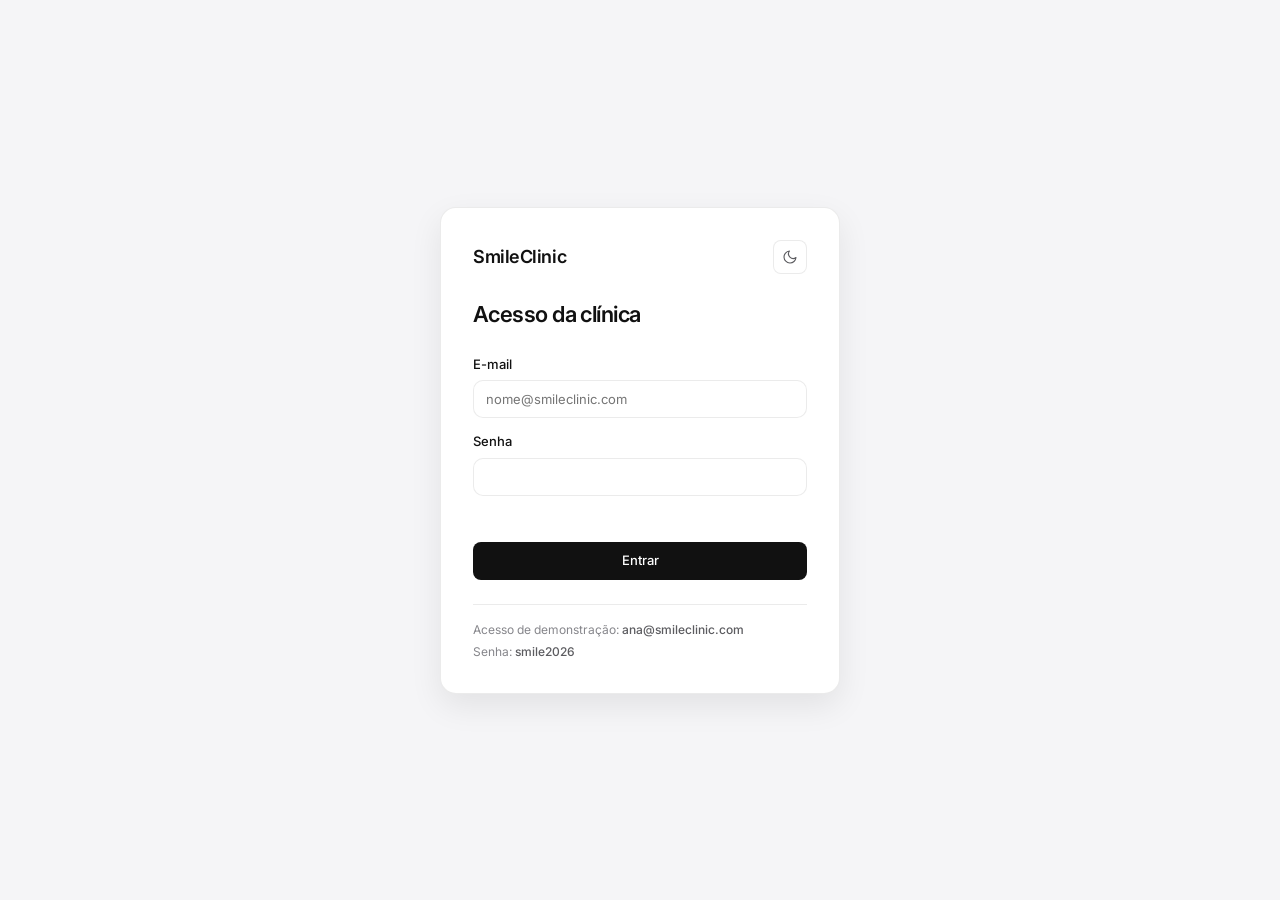
==== commit 753a9420: "style(frontend): substitui selects nativos por popovers animados estilo iOS e uniformiza barra de fi" ====
--- a/Front-End/painel/agenda.html
+++ b/Front-End/painel/agenda.html
@@ -132,7 +132,7 @@
             </div>
           </div>
 
-          <div id="visao-lista">
+          <div id="visao-lista" class="visao-animada">
             <div class="tabela-wrap">
               <table>
                 <thead>
@@ -151,8 +151,8 @@
             <div id="paginacao-agenda" class="paginacao"></div>
           </div>
 
-          <div id="visao-dia" class="oculto"></div>
-          <div id="visao-semana" class="oculto"></div>
+          <div id="visao-dia" class="visao-animada oculto"></div>
+          <div id="visao-semana" class="visao-animada oculto"></div>
         </section>
       </main>
     </div>
--- a/Front-End/painel/painel.css
+++ b/Front-End/painel/painel.css
@@ -6,6 +6,7 @@
   --bg-surface: #ffffff;
   --bg-subtle: #f2f2f4;
   --bg-elevated: rgba(255, 255, 255, 0.84);
+  --bg-popover: rgba(255, 255, 255, 0.94);
   --bg-hover: rgba(0, 0, 0, 0.04);
   --bg-active: rgba(0, 0, 0, 0.07);
   --bg-backdrop: rgba(10, 10, 12, 0.36);
@@ -59,6 +60,7 @@
   --bg-surface: #121215;
   --bg-subtle: #1c1c20;
   --bg-elevated: rgba(18, 18, 21, 0.84);
+  --bg-popover: rgba(24, 24, 28, 0.94);
   --bg-hover: rgba(255, 255, 255, 0.06);
   --bg-active: rgba(255, 255, 255, 0.1);
   --bg-backdrop: rgba(0, 0, 0, 0.64);
@@ -551,6 +553,21 @@
   box-shadow: var(--shadow-sm);
 }
 
+.barra-filtros .icon-btn,
+.barra-filtros .btn-sm {
+  height: 38px;
+  border-radius: 10px;
+}
+
+.barra-filtros .icon-btn {
+  width: 38px;
+}
+
+.barra-filtros .btn-sm {
+  padding: 0 14px;
+  font-size: 13px;
+}
+
 .campo-busca {
   position: relative;
   flex: 1;
@@ -578,7 +595,7 @@
 .controle-data {
   display: inline-flex;
   align-items: center;
-  gap: 4px;
+  gap: 6px;
 }
 
 .input,
@@ -586,12 +603,32 @@
 .textarea {
   height: 38px;
   padding: 0 12px;
-  border-radius: var(--radius-sm);
+  border-radius: 10px;
   border: 1px solid var(--border);
   background: var(--bg-surface);
   color: var(--text-primary);
   font-size: 13px;
+  line-height: 1.3;
   transition: border-color var(--dur-fast) var(--ease-ios), background-color var(--dur-fast) var(--ease-ios);
+}
+
+input[type="date"].input,
+input[type="time"].input {
+  display: inline-flex;
+  align-items: center;
+  padding: 0 12px;
+}
+
+input[type="date"]::-webkit-calendar-picker-indicator,
+input[type="time"]::-webkit-calendar-picker-indicator {
+  opacity: 0.55;
+  cursor: pointer;
+  transition: opacity var(--dur-fast) var(--ease-ios);
+}
+
+input[type="date"]::-webkit-calendar-picker-indicator:hover,
+input[type="time"]::-webkit-calendar-picker-indicator:hover {
+  opacity: 0.95;
 }
 
 .input:hover,
@@ -613,6 +650,234 @@
   padding: 10px 12px;
   resize: vertical;
   line-height: 1.5;
+}
+
+/* ---------- Custom Select Popover (estilo iOS 60fps) ---------- */
+
+.sc-select-wrap {
+  position: relative;
+  display: inline-flex;
+  align-items: center;
+  max-width: 100%;
+}
+
+.campo .sc-select-wrap {
+  width: 100%;
+}
+
+.sc-select-native,
+.sc-select-wrap > select {
+  position: absolute;
+  inset: 0;
+  width: 1px;
+  height: 1px;
+  opacity: 0;
+  pointer-events: none;
+  margin: 0;
+}
+
+.sc-select-trigger {
+  display: inline-flex;
+  align-items: center;
+  justify-content: space-between;
+  gap: 10px;
+  height: 38px;
+  min-width: 160px;
+  max-width: 100%;
+  padding: 0 12px 0 14px;
+  border-radius: 10px;
+  border: 1px solid var(--border);
+  background: var(--bg-surface);
+  color: var(--text-primary);
+  font-size: 13px;
+  font-weight: 400;
+  line-height: 1.2;
+  text-align: left;
+  transition: border-color var(--dur-fast) var(--ease-ios), background-color var(--dur-fast) var(--ease-ios), color var(--dur-fast) var(--ease-ios), transform var(--dur-fast) var(--ease-ios);
+}
+
+.campo .sc-select-trigger {
+  width: 100%;
+  min-width: 0;
+}
+
+.sc-select-trigger:hover:not(:disabled) {
+  border-color: var(--border-strong);
+  background: var(--bg-hover);
+}
+
+.sc-select-trigger:active:not(:disabled) {
+  transform: scale(0.985);
+}
+
+.sc-select-trigger[aria-expanded="true"] {
+  border-color: var(--accent);
+  background: var(--bg-surface);
+}
+
+.sc-select-trigger:disabled {
+  opacity: 0.45;
+  cursor: not-allowed;
+}
+
+.sc-select-label {
+  overflow: hidden;
+  text-overflow: ellipsis;
+  white-space: nowrap;
+}
+
+.sc-select-label.placeholder {
+  color: var(--text-tertiary);
+}
+
+.sc-select-chevron {
+  width: 14px;
+  height: 14px;
+  flex-shrink: 0;
+  stroke: currentColor;
+  fill: none;
+  stroke-width: 1.8;
+  stroke-linecap: round;
+  stroke-linejoin: round;
+  opacity: 0.65;
+  will-change: transform;
+  transition: transform var(--dur-med) var(--ease-ios), opacity var(--dur-fast) var(--ease-ios);
+}
+
+.sc-select-trigger[aria-expanded="true"] .sc-select-chevron {
+  transform: rotate(180deg);
+  opacity: 1;
+}
+
+/* Variante pill para selects de status em tabelas */
+
+.sc-select-trigger.sc-select-pill {
+  height: 30px;
+  min-width: 124px;
+  padding: 0 10px 0 12px;
+  border-radius: var(--radius-pill);
+  border-color: transparent;
+  font-size: 12px;
+  font-weight: 500;
+  gap: 6px;
+}
+
+.sc-select-trigger.sc-select-pill:hover:not(:disabled) {
+  opacity: 0.88;
+  border-color: transparent;
+}
+
+.sc-select-trigger.sc-select-pill[aria-expanded="true"] {
+  border-color: var(--border-strong);
+}
+
+/* Menu flutuante portal (GPU translate3d + scale + opacity) */
+
+.sc-select-menu {
+  position: fixed;
+  top: 0;
+  left: 0;
+  z-index: 120;
+  max-height: 280px;
+  overflow-y: auto;
+  padding: 6px;
+  border-radius: var(--radius-md);
+  border: 1px solid var(--border-strong);
+  background: var(--bg-popover);
+  backdrop-filter: blur(24px) saturate(160%);
+  -webkit-backdrop-filter: blur(24px) saturate(160%);
+  box-shadow: var(--shadow-float);
+  opacity: 0;
+  transform: translate3d(0, -6px, 0) scale(0.97);
+  transform-origin: top center;
+  pointer-events: none;
+  will-change: opacity, transform;
+  transition: opacity 150ms var(--ease-ios), transform 200ms var(--ease-ios);
+}
+
+.sc-select-menu.para-cima {
+  transform: translate3d(0, 6px, 0) scale(0.97);
+  transform-origin: bottom center;
+}
+
+.sc-select-menu.aberto {
+  opacity: 1;
+  transform: translate3d(0, 0, 0) scale(1);
+  pointer-events: auto;
+}
+
+.sc-select-option {
+  display: flex;
+  align-items: center;
+  justify-content: space-between;
+  gap: 12px;
+  width: 100%;
+  padding: 8px 10px;
+  border: 0;
+  border-radius: var(--radius-sm);
+  background: transparent;
+  color: var(--text-primary);
+  font-size: 13px;
+  font-weight: 400;
+  line-height: 1.3;
+  text-align: left;
+  transition: background-color var(--dur-fast) var(--ease-ios), color var(--dur-fast) var(--ease-ios), transform var(--dur-fast) var(--ease-ios);
+}
+
+.sc-select-option:hover,
+.sc-select-option.focado {
+  background: var(--bg-hover);
+}
+
+.sc-select-option:active {
+  transform: scale(0.985);
+}
+
+.sc-select-option[aria-selected="true"] {
+  background: var(--bg-subtle);
+  font-weight: 500;
+}
+
+.sc-select-option:disabled {
+  opacity: 0.4;
+  cursor: not-allowed;
+}
+
+.sc-select-opt-main {
+  display: inline-flex;
+  align-items: center;
+  gap: 8px;
+  min-width: 0;
+  overflow: hidden;
+  text-overflow: ellipsis;
+  white-space: nowrap;
+}
+
+.sc-select-opt-bar {
+  width: 4px;
+  height: 14px;
+  border-radius: 2px;
+  flex-shrink: 0;
+  background: currentColor !important;
+}
+
+.sc-select-opt-bar.st-em_atendimento {
+  background: var(--accent) !important;
+}
+
+.sc-select-check {
+  width: 14px;
+  height: 14px;
+  flex-shrink: 0;
+  stroke: var(--text-primary);
+  fill: none;
+  stroke-width: 2;
+  stroke-linecap: round;
+  stroke-linejoin: round;
+}
+
+.visao-animada {
+  animation: entradaSuave var(--dur-med) var(--ease-ios) both;
 }
 
 /* ---------- KPIs ---------- */
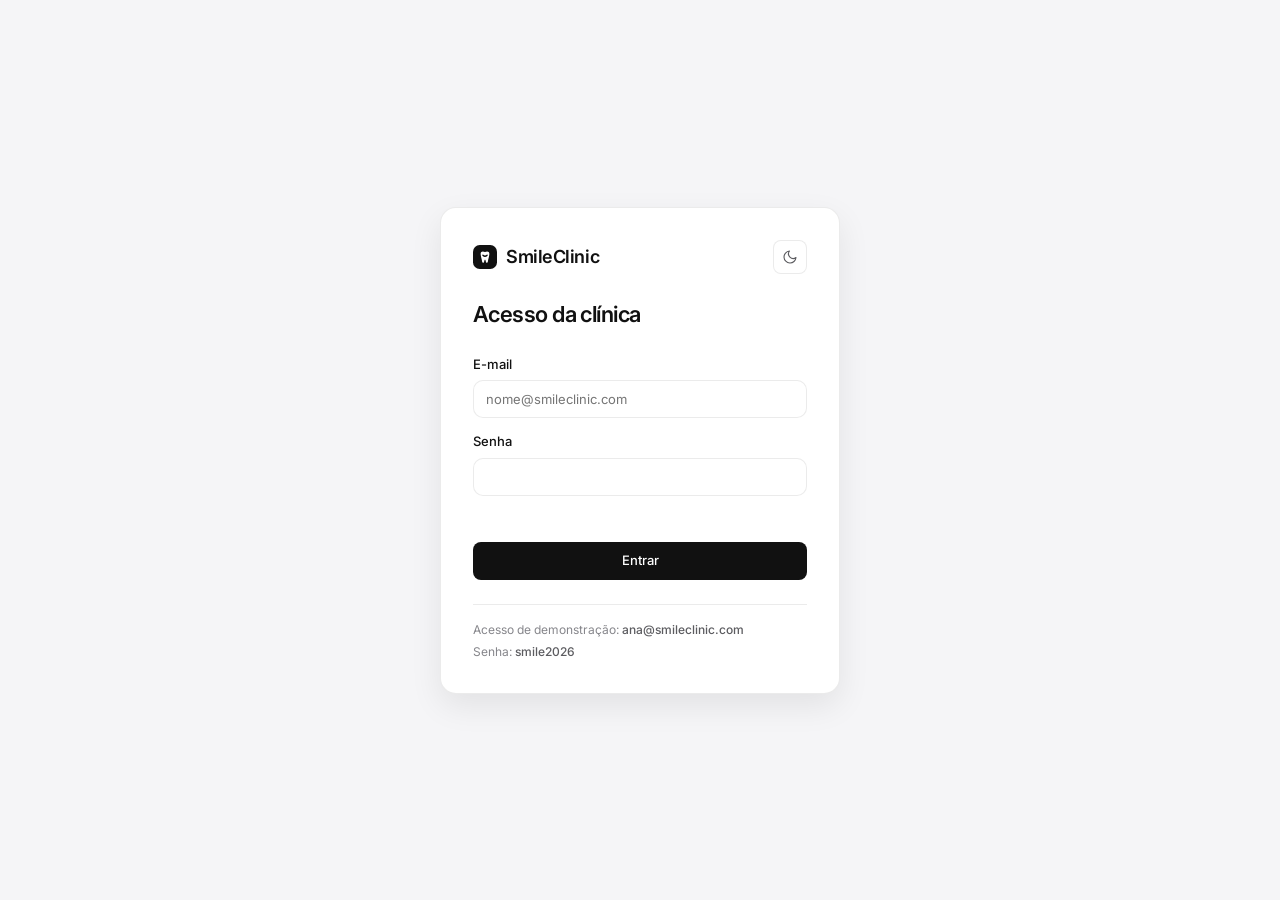
==== commit 23b0e49f: "feat(brand): adiciona logo vetorial SmileClinic e favicon em todas as paginas" ====
--- a/Front-End/painel/agenda.html
+++ b/Front-End/painel/agenda.html
@@ -4,6 +4,7 @@
     <meta charset="UTF-8" />
     <meta name="viewport" content="width=device-width, initial-scale=1.0" />
     <title>Agenda - SmileClinic</title>
+    <link rel="icon" type="image/svg+xml" href="../favicon.svg" />
     <script src="theme.js"></script>
     <link rel="preconnect" href="https://fonts.googleapis.com" />
     <link rel="preconnect" href="https://fonts.gstatic.com" crossorigin />
--- a/Front-End/painel/painel.css
+++ b/Front-End/painel/painel.css
@@ -184,10 +184,38 @@
 .sidebar-marca {
   display: flex;
   flex-direction: column;
-  gap: 2px;
+  gap: 3px;
   padding: 4px 12px 16px;
   margin-bottom: 8px;
   border-bottom: 1px solid var(--border);
+}
+
+.sidebar-marca-topo,
+.topbar-marca-wrap {
+  display: inline-flex;
+  align-items: center;
+  gap: 8px;
+}
+
+.painel-logo-marca {
+  width: 24px;
+  height: 24px;
+  flex-shrink: 0;
+}
+
+.painel-logo-bg {
+  fill: var(--text-primary);
+}
+
+.painel-logo-dente {
+  fill: var(--bg-surface);
+}
+
+.painel-logo-sorriso {
+  fill: none;
+  stroke: var(--text-primary);
+  stroke-width: 1.7;
+  stroke-linecap: round;
 }
 
 .sidebar-marca strong {
@@ -1878,6 +1906,9 @@
 }
 
 .login-marca {
+  display: inline-flex;
+  align-items: center;
+  gap: 9px;
   font-size: 18px;
   font-weight: 600;
   letter-spacing: -0.025em;
